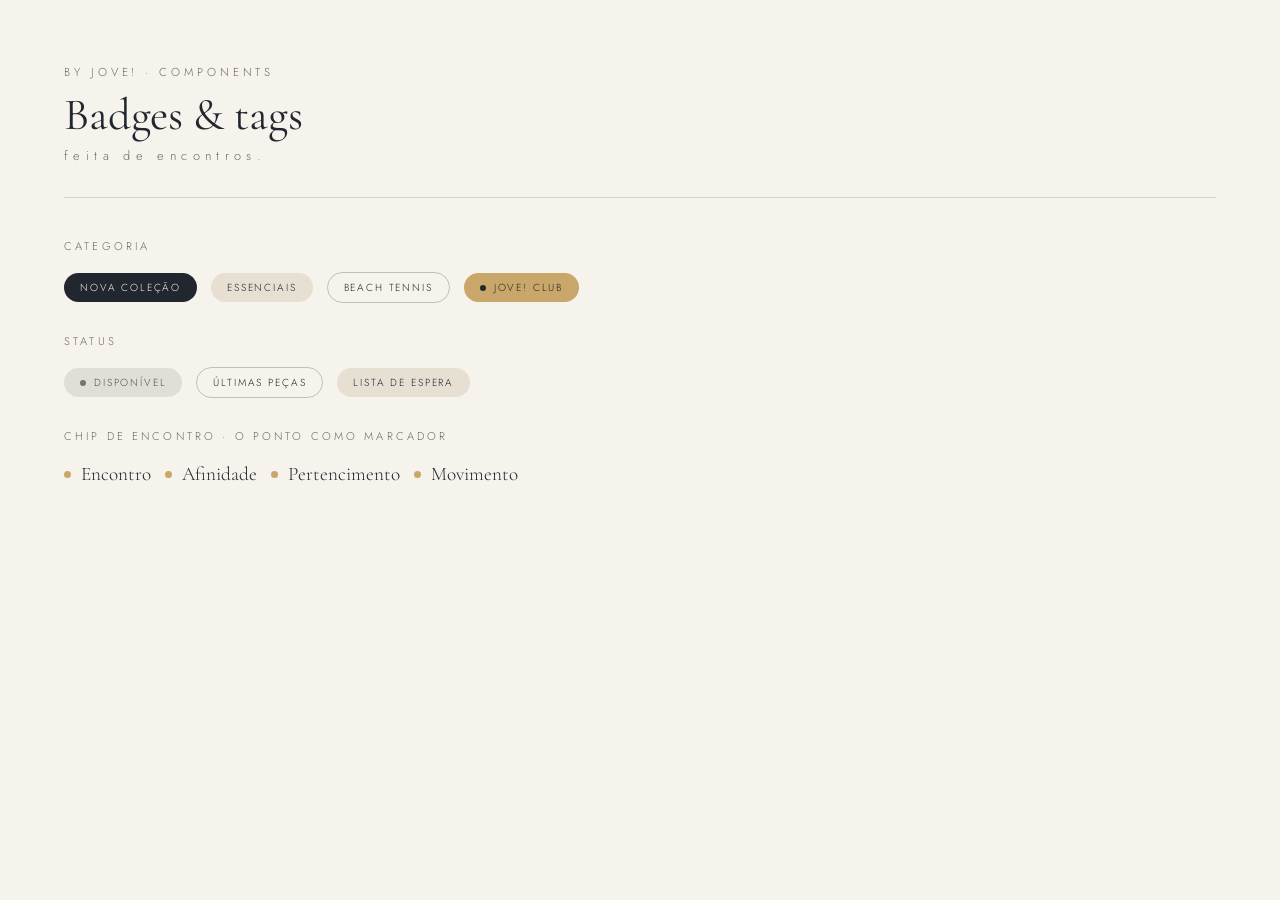
==== design-system/components/badges.html @ b801fdae "Configura Design System da By Jove! Adiciona sistema de design completo baseado na plataforma estrat" ====
<!-- @dsCard group="Components" name="Badges & tags" subtitle="Categoria · status · chip de encontro · o ponto marcador" w="1240" h="620" -->
<!doctype html>
<html lang="pt-BR">
<head>
<meta charset="utf-8">
<meta name="viewport" content="width=device-width, initial-scale=1">
<title>By Jove! · Badges</title>
<style>
@import url('https://fonts.googleapis.com/css2?family=Cormorant+Garamond:wght@300;400;500;600&family=Jost:wght@300;400;500&display=swap');
:root{--offwhite:#F6F2EC;--areia:#E7DFD2;--taupe:#D1C6B7;--carvao:#22272F;--ouro:#C9A66A;--mineral:#6E6A65;--verde:#6F786B;
  --serif:"Cormorant Garamond",Georgia,serif;--sans:"Jost","Century Gothic",Arial,sans-serif;}
*{box-sizing:border-box;margin:0;padding:0}
body{background:var(--offwhite);color:var(--carvao);font-family:var(--sans);font-weight:300;padding:64px;-webkit-font-smoothing:antialiased}
.eyebrow{font-size:.72rem;letter-spacing:.34em;text-transform:uppercase;color:var(--mineral)}
h1.title{font-family:var(--serif);font-weight:400;font-size:2.8rem;margin:8px 0 4px}
.tag{font-size:.8rem;letter-spacing:.42em;text-transform:lowercase;color:var(--mineral)}
.rule{height:1px;background:rgba(34,39,47,.14);margin:32px 0 40px}
.sub{font-size:.7rem;letter-spacing:.28em;text-transform:uppercase;color:var(--mineral);margin:30px 0 18px}
.row{display:flex;gap:14px;flex-wrap:wrap;align-items:center}
.badge{font-size:.64rem;letter-spacing:.18em;text-transform:uppercase;padding:7px 16px;border-radius:999px;display:inline-flex;align-items:center;gap:8px}
.b-solid{background:var(--carvao);color:var(--offwhite)}
.b-gold{background:var(--ouro);color:var(--carvao)}
.b-soft{background:var(--areia);color:var(--carvao)}
.b-outline{border:1px solid rgba(34,39,47,.25);color:var(--carvao)}
.b-green{background:rgba(111,120,107,.16);color:#4d5449}
.badge .dot{width:6px;height:6px;border-radius:50%;background:var(--ouro)}
.b-solid .dot{background:var(--ouro)}
.b-gold .dot{background:var(--carvao)}
.b-green .dot{background:var(--verde)}
.marker{display:inline-flex;align-items:center;gap:10px;font-family:var(--serif);font-size:1.2rem}
.marker .dot{width:7px;height:7px;border-radius:50%;background:var(--ouro)}
</style>
</head>
<body>
  <div class="eyebrow">By Jove! · Components</div>
  <h1 class="title">Badges &amp; tags</h1>
  <div class="tag">feita de encontros.</div>
  <div class="rule"></div>

  <div class="sub">Categoria</div>
  <div class="row">
    <span class="badge b-solid">Nova coleção</span>
    <span class="badge b-soft">Essenciais</span>
    <span class="badge b-outline">Beach tennis</span>
    <span class="badge b-gold"><span class="dot"></span>jove! club</span>
  </div>

  <div class="sub">Status</div>
  <div class="row">
    <span class="badge b-green"><span class="dot"></span>Disponível</span>
    <span class="badge b-outline">Últimas peças</span>
    <span class="badge b-soft">Lista de espera</span>
  </div>

  <div class="sub">Chip de encontro · o ponto como marcador</div>
  <div class="row">
    <span class="marker"><span class="dot"></span>Encontro</span>
    <span class="marker"><span class="dot"></span>Afinidade</span>
    <span class="marker"><span class="dot"></span>Pertencimento</span>
    <span class="marker"><span class="dot"></span>Movimento</span>
  </div>
</body>
</html>
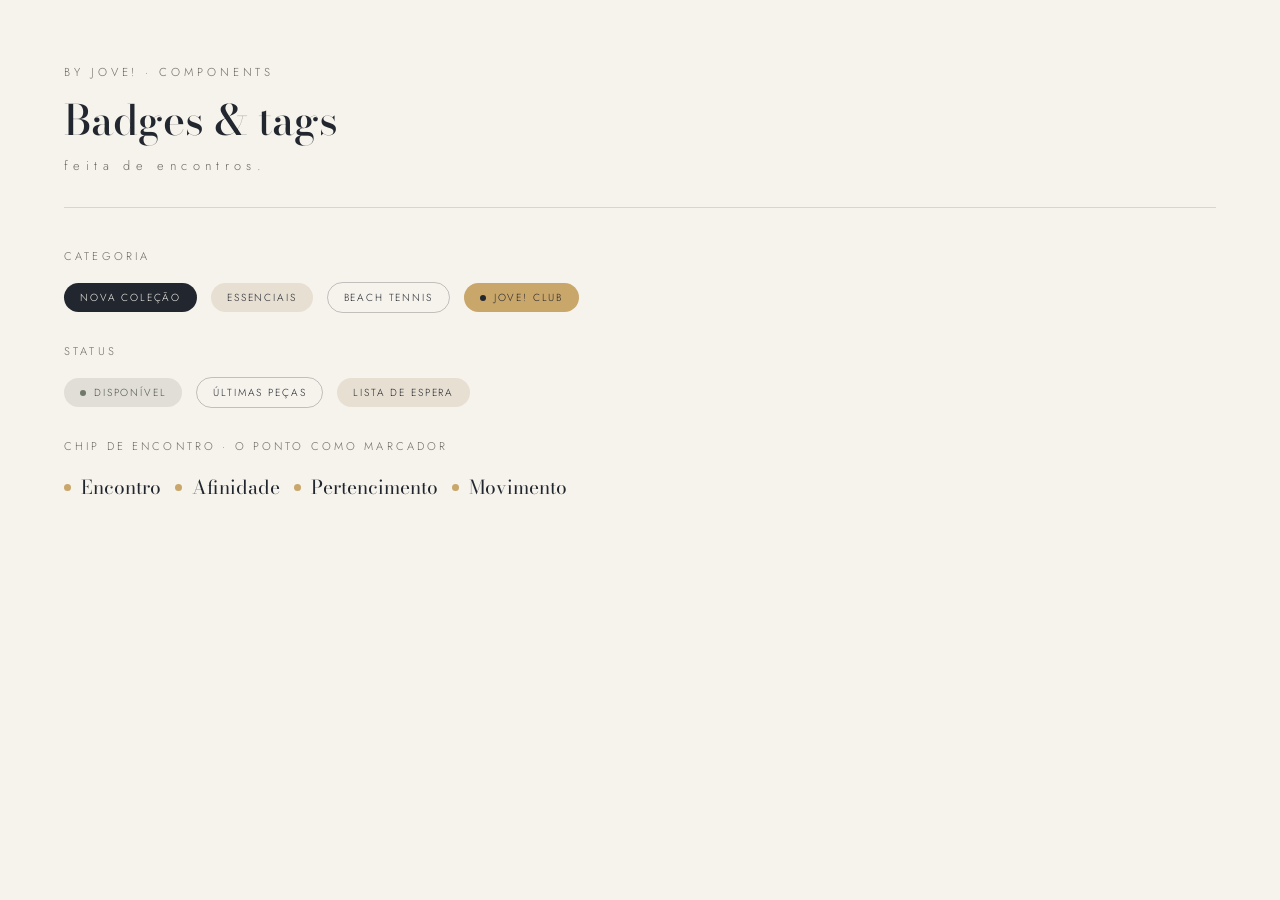
==== commit 6dfe0c39: "Fidelidade à marca: wordmark Bodoni Moda + ponto proprietário no "j" - Substitui a serifada de exibi" ====
--- a/design-system/components/badges.html
+++ b/design-system/components/badges.html
@@ -6,13 +6,13 @@
 <meta name="viewport" content="width=device-width, initial-scale=1">
 <title>By Jove! · Badges</title>
 <style>
-@import url('https://fonts.googleapis.com/css2?family=Cormorant+Garamond:wght@300;400;500;600&family=Jost:wght@300;400;500&display=swap');
+@import url('https://fonts.googleapis.com/css2?family=Bodoni+Moda:opsz,wght@6..96,400;6..96,500&family=Jost:wght@300;400;500&display=swap');
 :root{--offwhite:#F6F2EC;--areia:#E7DFD2;--taupe:#D1C6B7;--carvao:#22272F;--ouro:#C9A66A;--mineral:#6E6A65;--verde:#6F786B;
   --serif:"Cormorant Garamond",Georgia,serif;--sans:"Jost","Century Gothic",Arial,sans-serif;}
 *{box-sizing:border-box;margin:0;padding:0}
 body{background:var(--offwhite);color:var(--carvao);font-family:var(--sans);font-weight:300;padding:64px;-webkit-font-smoothing:antialiased}
 .eyebrow{font-size:.72rem;letter-spacing:.34em;text-transform:uppercase;color:var(--mineral)}
-h1.title{font-family:var(--serif);font-weight:400;font-size:2.8rem;margin:8px 0 4px}
+h1.title{font-family:"Bodoni Moda",Didot,Georgia,serif;font-weight:500;font-size:2.6rem;margin:8px 0 4px}
 .tag{font-size:.8rem;letter-spacing:.42em;text-transform:lowercase;color:var(--mineral)}
 .rule{height:1px;background:rgba(34,39,47,.14);margin:32px 0 40px}
 .sub{font-size:.7rem;letter-spacing:.28em;text-transform:uppercase;color:var(--mineral);margin:30px 0 18px}
@@ -27,7 +27,7 @@
 .b-solid .dot{background:var(--ouro)}
 .b-gold .dot{background:var(--carvao)}
 .b-green .dot{background:var(--verde)}
-.marker{display:inline-flex;align-items:center;gap:10px;font-family:var(--serif);font-size:1.2rem}
+.marker{display:inline-flex;align-items:center;gap:10px;font-family:"Bodoni Moda",Didot,Georgia,serif;font-weight:400;font-size:1.2rem}
 .marker .dot{width:7px;height:7px;border-radius:50%;background:var(--ouro)}
 </style>
 </head>
